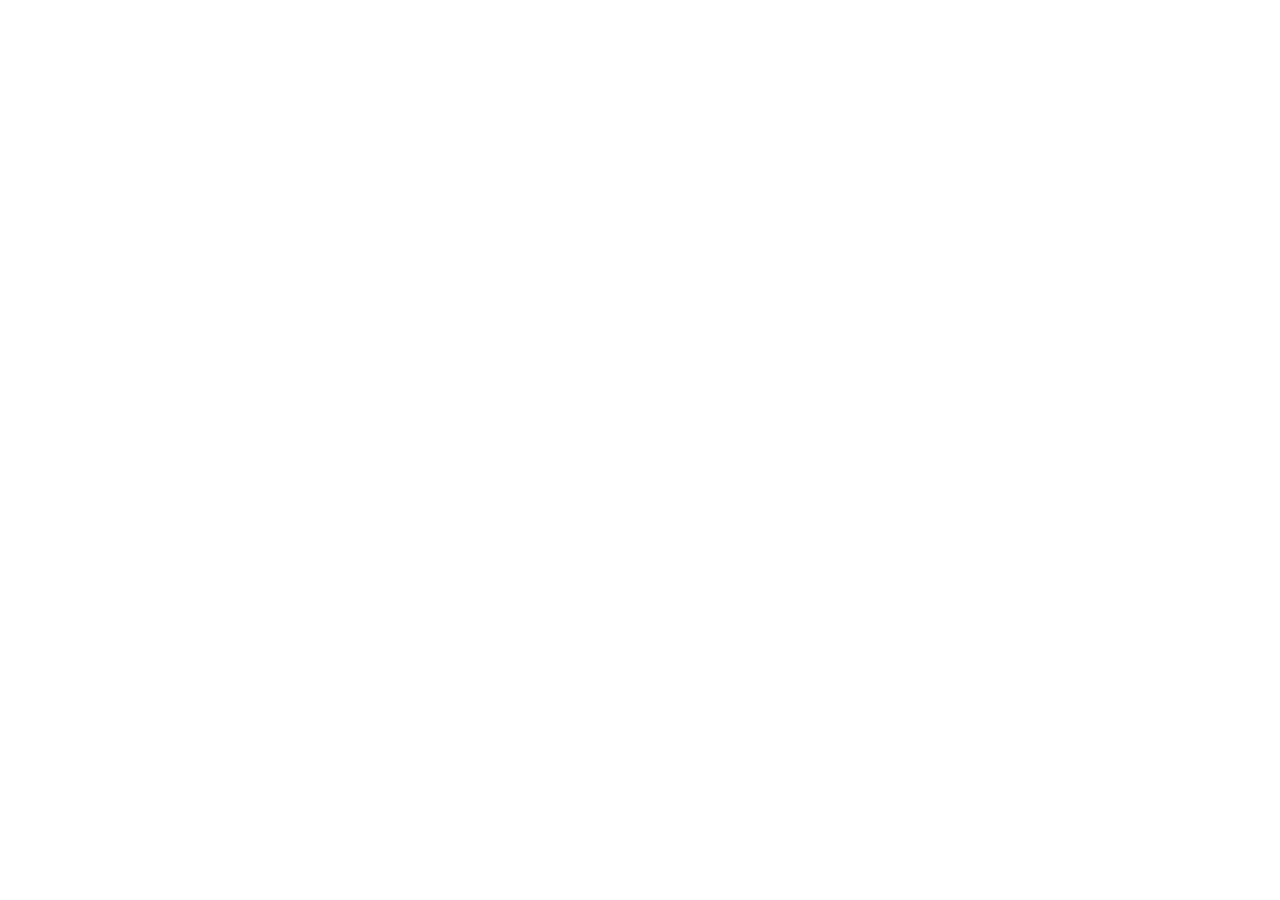
==== activities.html @ f44a12c8 "Update files" ====
<!DOCTYPE html>
<html lang="en">
<head>
  <meta charset="UTF-8" />
  <meta name="viewport" content="width=device-width, initial-scale=1.0" />
  <title>Publications</title>
  <meta name="description" content="Publications and research projects" />
  <style>
    :root {
      --bg: #0f172a;
      --card: #111827;
      --text: #e5e7eb;
      --muted: #9ca3af;
      --accent: #38bdf8;
    }
    * { box-sizing: border-box; }
    body {
      margin: 0;
      font-family: system-ui, -apple-system, Segoe UI, Roboto, Ubuntu, Cantarell, Helvetica Neue, Arial;
      background: linear-gradient(180deg, #020617, var(--bg));
      color: var(--text);
    }
    a { color: var(--accent); text-decoration: none; }
    a:hover { text-decoration: underline; }
    header {
      padding: 3rem 1rem 1.5rem;
      text-align: center;
    }
    header h1 { margin-bottom: .5rem; }
    header p { color: var(--muted); max-width: 48rem; margin: 0 auto; }
    .container { max-width: 64rem; margin: 0 auto; padding: 1rem; }
    .publication {
      background: radial-gradient(1200px 400px at 0% 0%, #020617 0%, var(--card) 40%);
      border: 1px solid #1f2937;
      border-radius: 1rem;
      padding: 1.25rem;
      margin-bottom: 1rem;
      box-shadow: 0 10px 30px rgba(0,0,0,.25);
    }
    .publication h3 { margin-top: 0; margin-bottom: .25rem; }
    .meta { color: var(--muted); font-size: .9rem; margin-bottom: .5rem; }
    footer {
      border-top: 1px solid #1f2937;
      color: var(--muted);
      padding: 2rem 1rem;
      text-align: center;
      margin-top: 3rem;
    }
  </style>
</head>
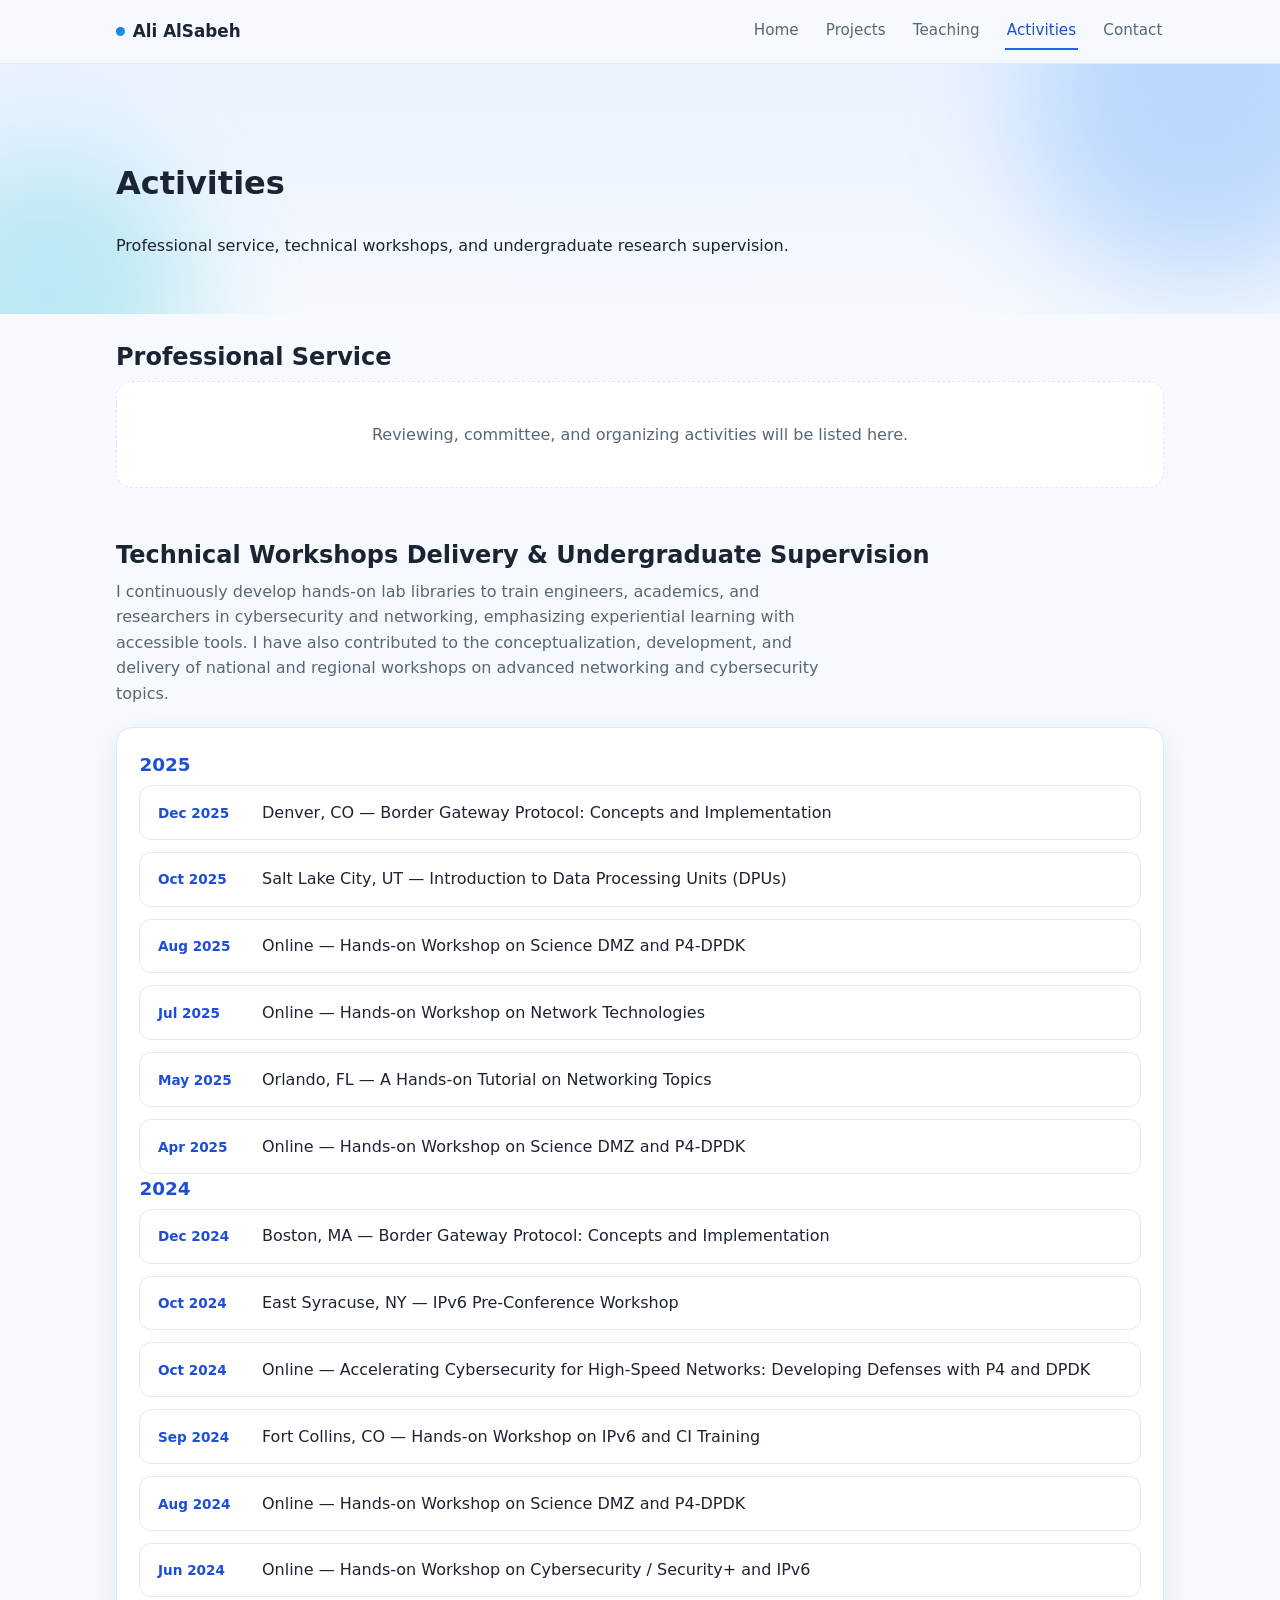
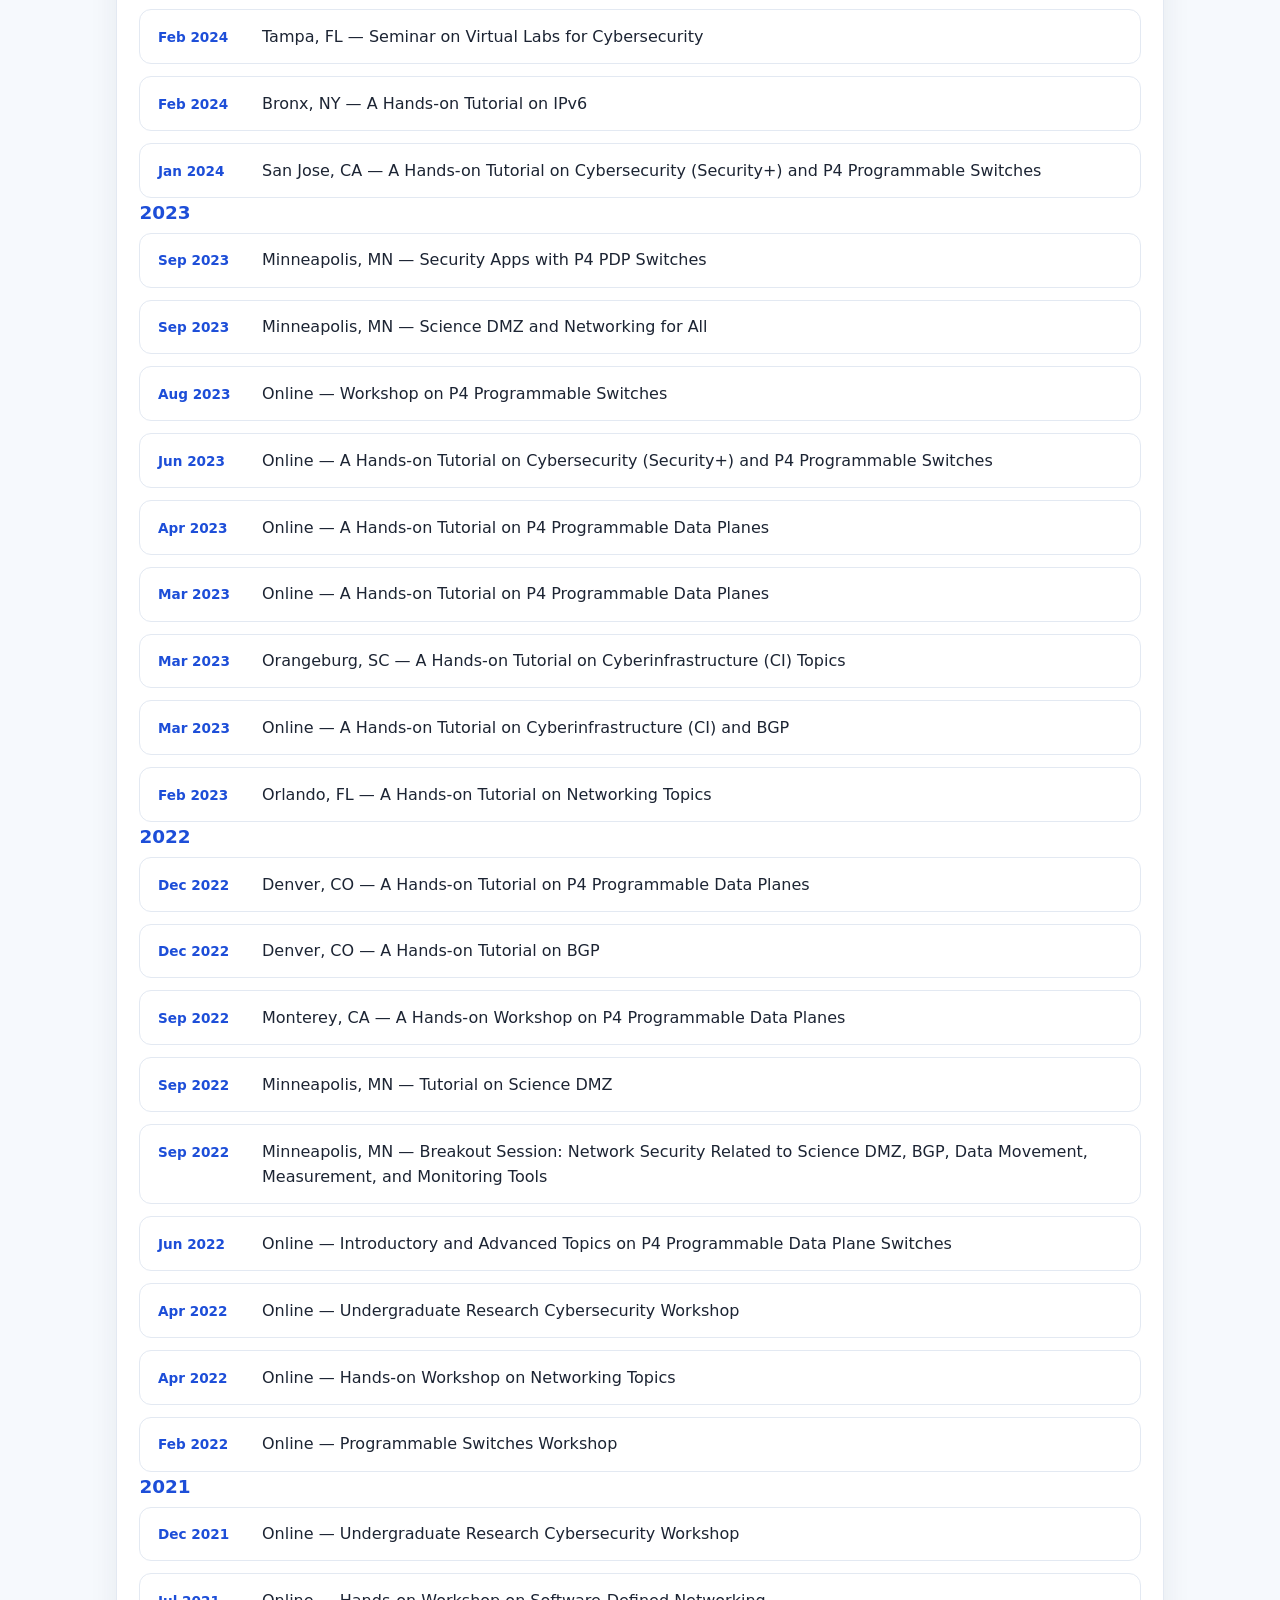
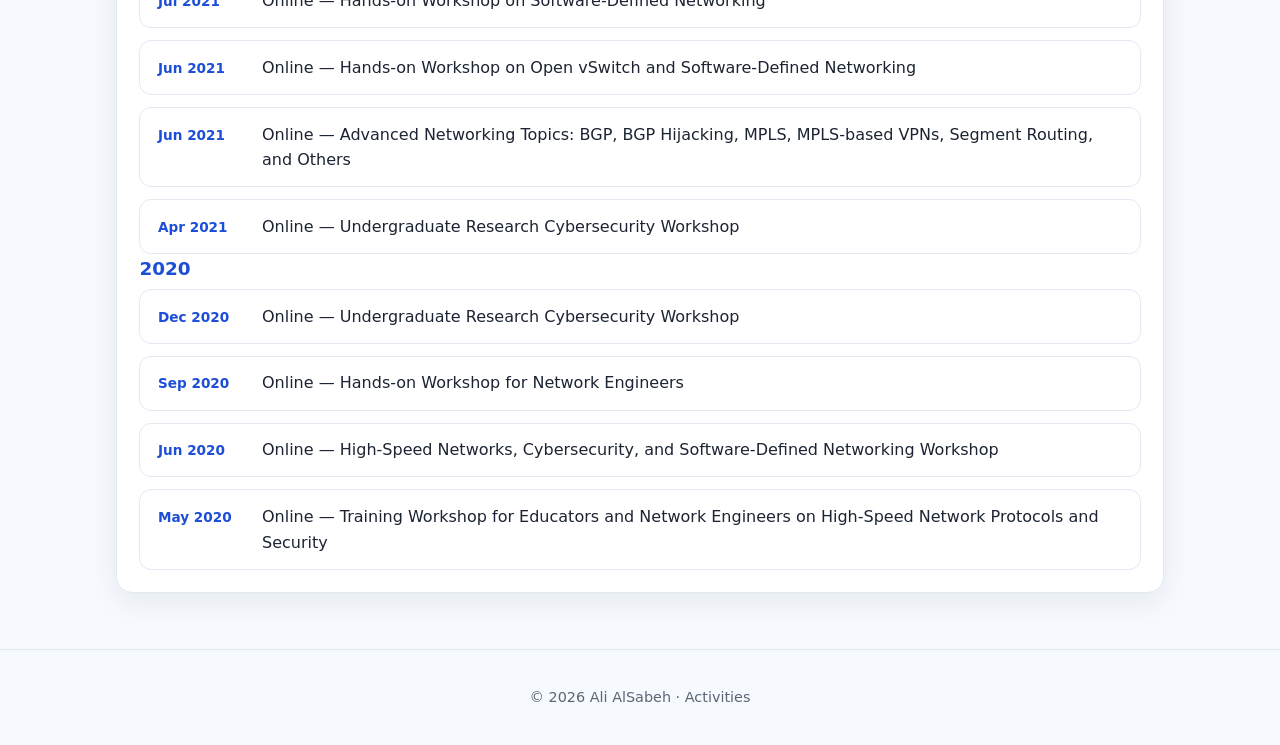
==== commit b557243f: "Redesign site with lively blue theme, fix LinkedIn link, add publications and workshops - New shared" ====
--- a/activities.html
+++ b/activities.html
@@ -3,48 +3,120 @@
 <head>
   <meta charset="UTF-8" />
   <meta name="viewport" content="width=device-width, initial-scale=1.0" />
-  <title>Publications</title>
-  <meta name="description" content="Publications and research projects" />
-  <style>
-    :root {
-      --bg: #0f172a;
-      --card: #111827;
-      --text: #e5e7eb;
-      --muted: #9ca3af;
-      --accent: #38bdf8;
-    }
-    * { box-sizing: border-box; }
-    body {
-      margin: 0;
-      font-family: system-ui, -apple-system, Segoe UI, Roboto, Ubuntu, Cantarell, Helvetica Neue, Arial;
-      background: linear-gradient(180deg, #020617, var(--bg));
-      color: var(--text);
-    }
-    a { color: var(--accent); text-decoration: none; }
-    a:hover { text-decoration: underline; }
-    header {
-      padding: 3rem 1rem 1.5rem;
-      text-align: center;
-    }
-    header h1 { margin-bottom: .5rem; }
-    header p { color: var(--muted); max-width: 48rem; margin: 0 auto; }
-    .container { max-width: 64rem; margin: 0 auto; padding: 1rem; }
-    .publication {
-      background: radial-gradient(1200px 400px at 0% 0%, #020617 0%, var(--card) 40%);
-      border: 1px solid #1f2937;
-      border-radius: 1rem;
-      padding: 1.25rem;
-      margin-bottom: 1rem;
-      box-shadow: 0 10px 30px rgba(0,0,0,.25);
-    }
-    .publication h3 { margin-top: 0; margin-bottom: .25rem; }
-    .meta { color: var(--muted); font-size: .9rem; margin-bottom: .5rem; }
-    footer {
-      border-top: 1px solid #1f2937;
-      color: var(--muted);
-      padding: 2rem 1rem;
-      text-align: center;
-      margin-top: 3rem;
-    }
-  </style>
-</head>+  <title>Activities · Ali AlSabeh</title>
+  <meta name="description" content="Service, talks, and technical workshops delivered by Ali AlSabeh" />
+  <link rel="stylesheet" href="assets/css/style.css" />
+</head>
+<body>
+  <nav class="site-nav">
+    <div class="container">
+      <a class="brand" href="index.html"><span class="dot"></span> Ali AlSabeh</a>
+      <div class="nav-links">
+        <a href="index.html">Home</a>
+        <a href="projects.html">Projects</a>
+        <a href="teaching.html">Teaching</a>
+        <a href="activities.html" class="active">Activities</a>
+        <a href="index.html#contact">Contact</a>
+      </div>
+    </div>
+  </nav>
+
+  <header class="hero" style="padding-bottom: 2.5rem;">
+    <div class="container" style="flex-direction: column; align-items: flex-start; gap:.5rem;">
+      <h1 style="margin-bottom:0;">Activities</h1>
+      <p class="lead">Professional service, technical workshops, and undergraduate research supervision.</p>
+    </div>
+  </header>
+
+  <main class="container">
+    <section style="margin-top: 1.5rem;">
+      <h2>Professional Service</h2>
+      <div class="empty-state">
+        Reviewing, committee, and organizing activities will be listed here.
+      </div>
+    </section>
+
+    <section>
+      <h2>Technical Workshops Delivery &amp; Undergraduate Supervision</h2>
+      <p class="section-sub">I continuously develop hands-on lab libraries to train engineers, academics, and researchers in cybersecurity and networking, emphasizing experiential learning with accessible tools. I have also contributed to the conceptualization, development, and delivery of national and regional workshops on advanced networking and cybersecurity topics.</p>
+      <div class="card">
+
+        <h3 class="pub-year">2025</h3>
+        <div class="news-list">
+          <div class="news-item"><span class="date">Dec 2025</span><p>Denver, CO — Border Gateway Protocol: Concepts and Implementation</p></div>
+          <div class="news-item"><span class="date">Oct 2025</span><p>Salt Lake City, UT — Introduction to Data Processing Units (DPUs)</p></div>
+          <div class="news-item"><span class="date">Aug 2025</span><p>Online — Hands-on Workshop on Science DMZ and P4-DPDK</p></div>
+          <div class="news-item"><span class="date">Jul 2025</span><p>Online — Hands-on Workshop on Network Technologies</p></div>
+          <div class="news-item"><span class="date">May 2025</span><p>Orlando, FL — A Hands-on Tutorial on Networking Topics</p></div>
+          <div class="news-item"><span class="date">Apr 2025</span><p>Online — Hands-on Workshop on Science DMZ and P4-DPDK</p></div>
+        </div>
+
+        <h3 class="pub-year">2024</h3>
+        <div class="news-list">
+          <div class="news-item"><span class="date">Dec 2024</span><p>Boston, MA — Border Gateway Protocol: Concepts and Implementation</p></div>
+          <div class="news-item"><span class="date">Oct 2024</span><p>East Syracuse, NY — IPv6 Pre-Conference Workshop</p></div>
+          <div class="news-item"><span class="date">Oct 2024</span><p>Online — Accelerating Cybersecurity for High-Speed Networks: Developing Defenses with P4 and DPDK</p></div>
+          <div class="news-item"><span class="date">Sep 2024</span><p>Fort Collins, CO — Hands-on Workshop on IPv6 and CI Training</p></div>
+          <div class="news-item"><span class="date">Aug 2024</span><p>Online — Hands-on Workshop on Science DMZ and P4-DPDK</p></div>
+          <div class="news-item"><span class="date">Jun 2024</span><p>Online — Hands-on Workshop on Cybersecurity / Security+ and IPv6</p></div>
+          <div class="news-item"><span class="date">Feb 2024</span><p>Tampa, FL — Seminar on Virtual Labs for Cybersecurity</p></div>
+          <div class="news-item"><span class="date">Feb 2024</span><p>Bronx, NY — A Hands-on Tutorial on IPv6</p></div>
+          <div class="news-item"><span class="date">Jan 2024</span><p>San Jose, CA — A Hands-on Tutorial on Cybersecurity (Security+) and P4 Programmable Switches</p></div>
+        </div>
+
+        <h3 class="pub-year">2023</h3>
+        <div class="news-list">
+          <div class="news-item"><span class="date">Sep 2023</span><p>Minneapolis, MN — Security Apps with P4 PDP Switches</p></div>
+          <div class="news-item"><span class="date">Sep 2023</span><p>Minneapolis, MN — Science DMZ and Networking for All</p></div>
+          <div class="news-item"><span class="date">Aug 2023</span><p>Online — Workshop on P4 Programmable Switches</p></div>
+          <div class="news-item"><span class="date">Jun 2023</span><p>Online — A Hands-on Tutorial on Cybersecurity (Security+) and P4 Programmable Switches</p></div>
+          <div class="news-item"><span class="date">Apr 2023</span><p>Online — A Hands-on Tutorial on P4 Programmable Data Planes</p></div>
+          <div class="news-item"><span class="date">Mar 2023</span><p>Online — A Hands-on Tutorial on P4 Programmable Data Planes</p></div>
+          <div class="news-item"><span class="date">Mar 2023</span><p>Orangeburg, SC — A Hands-on Tutorial on Cyberinfrastructure (CI) Topics</p></div>
+          <div class="news-item"><span class="date">Mar 2023</span><p>Online — A Hands-on Tutorial on Cyberinfrastructure (CI) and BGP</p></div>
+          <div class="news-item"><span class="date">Feb 2023</span><p>Orlando, FL — A Hands-on Tutorial on Networking Topics</p></div>
+        </div>
+
+        <h3 class="pub-year">2022</h3>
+        <div class="news-list">
+          <div class="news-item"><span class="date">Dec 2022</span><p>Denver, CO — A Hands-on Tutorial on P4 Programmable Data Planes</p></div>
+          <div class="news-item"><span class="date">Dec 2022</span><p>Denver, CO — A Hands-on Tutorial on BGP</p></div>
+          <div class="news-item"><span class="date">Sep 2022</span><p>Monterey, CA — A Hands-on Workshop on P4 Programmable Data Planes</p></div>
+          <div class="news-item"><span class="date">Sep 2022</span><p>Minneapolis, MN — Tutorial on Science DMZ</p></div>
+          <div class="news-item"><span class="date">Sep 2022</span><p>Minneapolis, MN — Breakout Session: Network Security Related to Science DMZ, BGP, Data Movement, Measurement, and Monitoring Tools</p></div>
+          <div class="news-item"><span class="date">Jun 2022</span><p>Online — Introductory and Advanced Topics on P4 Programmable Data Plane Switches</p></div>
+          <div class="news-item"><span class="date">Apr 2022</span><p>Online — Undergraduate Research Cybersecurity Workshop</p></div>
+          <div class="news-item"><span class="date">Apr 2022</span><p>Online — Hands-on Workshop on Networking Topics</p></div>
+          <div class="news-item"><span class="date">Feb 2022</span><p>Online — Programmable Switches Workshop</p></div>
+        </div>
+
+        <h3 class="pub-year">2021</h3>
+        <div class="news-list">
+          <div class="news-item"><span class="date">Dec 2021</span><p>Online — Undergraduate Research Cybersecurity Workshop</p></div>
+          <div class="news-item"><span class="date">Jul 2021</span><p>Online — Hands-on Workshop on Software-Defined Networking</p></div>
+          <div class="news-item"><span class="date">Jun 2021</span><p>Online — Hands-on Workshop on Open vSwitch and Software-Defined Networking</p></div>
+          <div class="news-item"><span class="date">Jun 2021</span><p>Online — Advanced Networking Topics: BGP, BGP Hijacking, MPLS, MPLS-based VPNs, Segment Routing, and Others</p></div>
+          <div class="news-item"><span class="date">Apr 2021</span><p>Online — Undergraduate Research Cybersecurity Workshop</p></div>
+        </div>
+
+        <h3 class="pub-year">2020</h3>
+        <div class="news-list">
+          <div class="news-item"><span class="date">Dec 2020</span><p>Online — Undergraduate Research Cybersecurity Workshop</p></div>
+          <div class="news-item"><span class="date">Sep 2020</span><p>Online — Hands-on Workshop for Network Engineers</p></div>
+          <div class="news-item"><span class="date">Jun 2020</span><p>Online — High-Speed Networks, Cybersecurity, and Software-Defined Networking Workshop</p></div>
+          <div class="news-item"><span class="date">May 2020</span><p>Online — Training Workshop for Educators and Network Engineers on High-Speed Network Protocols and Security</p></div>
+        </div>
+
+      </div>
+    </section>
+  </main>
+
+  <footer>
+    <div>© <span id="year"></span> Ali AlSabeh · Activities</div>
+  </footer>
+
+  <script>
+    document.getElementById('year').textContent = new Date().getFullYear();
+  </script>
+</body>
+</html>
--- a/assets/css/style.css
+++ b/assets/css/style.css
@@ -0,0 +1,218 @@
+/* Ali AlSabeh — shared site styles */
+
+:root {
+  --bg: #f6f9fd;
+  --bg-soft: #eaf2ff;
+  --surface: #ffffff;
+  --text: #1c2433;
+  --muted: #5b6675;
+  --border: #e3e9f2;
+
+  --blue: #2563eb;
+  --blue-dark: #1d4ed8;
+  --blue-light: #60a5fa;
+  --cyan: #06b6d4;
+  --violet: #7c3aed;
+  --amber: #f59e0b;
+  --rose: #f43f5e;
+
+  --radius: 1rem;
+  --shadow: 0 10px 30px rgba(30, 41, 59, .07);
+  --shadow-hover: 0 18px 40px rgba(37, 99, 235, .18);
+}
+
+* { box-sizing: border-box; }
+
+html { scroll-behavior: smooth; }
+
+body {
+  margin: 0;
+  font-family: system-ui, -apple-system, "Segoe UI", Roboto, Ubuntu, Cantarell,
+    "Helvetica Neue", Arial, "Noto Sans", sans-serif;
+  background: var(--bg);
+  color: var(--text);
+  line-height: 1.6;
+}
+
+a { color: var(--blue); text-decoration: none; }
+a:hover { color: var(--blue-dark); text-decoration: underline; }
+
+img { max-width: 100%; display: block; }
+
+.container { max-width: 68rem; margin: 0 auto; padding: 0 1.25rem; }
+
+/* ---------- Nav ---------- */
+.site-nav {
+  position: sticky; top: 0; z-index: 50;
+  background: rgba(246, 249, 253, .82);
+  backdrop-filter: blur(10px);
+  -webkit-backdrop-filter: blur(10px);
+  border-bottom: 1px solid var(--border);
+}
+.site-nav .container {
+  display: flex; align-items: center; justify-content: space-between;
+  padding-top: .85rem; padding-bottom: .85rem;
+  gap: 1rem; flex-wrap: wrap;
+}
+.brand {
+  font-weight: 700; font-size: 1.05rem; color: var(--text);
+  display: flex; align-items: center; gap: .5rem;
+}
+.brand:hover { text-decoration: none; color: var(--blue-dark); }
+.brand .dot { width: .55rem; height: .55rem; border-radius: 50%; background: linear-gradient(135deg, var(--blue), var(--cyan)); }
+.nav-links { display: flex; gap: 1.5rem; flex-wrap: wrap; }
+.nav-links a {
+  color: var(--muted); font-weight: 500; font-size: .95rem;
+  padding: .3rem .1rem; border-bottom: 2px solid transparent;
+  transition: color .15s, border-color .15s;
+}
+.nav-links a:hover { color: var(--blue-dark); text-decoration: none; }
+.nav-links a.active { color: var(--blue-dark); border-color: var(--blue); }
+
+/* ---------- Hero ---------- */
+.hero {
+  position: relative;
+  overflow: hidden;
+  padding: 4.5rem 1rem 3.5rem;
+  background: linear-gradient(180deg, var(--bg-soft) 0%, var(--bg) 100%);
+}
+.hero::before, .hero::after {
+  content: ""; position: absolute; border-radius: 50%;
+  filter: blur(60px); opacity: .35; z-index: 0;
+}
+.hero::before {
+  width: 22rem; height: 22rem; background: var(--blue-light);
+  top: -8rem; right: -6rem;
+}
+.hero::after {
+  width: 18rem; height: 18rem; background: var(--cyan);
+  bottom: -8rem; left: -6rem; opacity: .25;
+}
+.hero .container {
+  position: relative; z-index: 1;
+  display: flex; align-items: center; gap: 2.5rem; flex-wrap: wrap;
+}
+.hero-photo {
+  flex: 0 0 auto;
+  width: 11rem; height: 11rem; border-radius: 50%;
+  padding: 5px;
+  background: linear-gradient(135deg, var(--blue), var(--cyan));
+  box-shadow: var(--shadow-hover);
+}
+.hero-photo img {
+  width: 100%; height: 100%; border-radius: 50%; object-fit: cover;
+  border: 3px solid var(--surface);
+}
+.hero-text { flex: 1 1 24rem; min-width: 0; }
+.hero-text h1 { font-size: clamp(2rem, 4.5vw, 2.75rem); margin: 0 0 .35rem; letter-spacing: -.02em; }
+.hero-text .subtitle { color: var(--blue-dark); font-weight: 600; margin: 0 0 .6rem; }
+.hero-text p.lead { color: var(--muted); max-width: 40rem; margin: 0 0 1.1rem; }
+
+.tags { display: flex; flex-wrap: wrap; gap: .5rem; margin: 0 0 1.25rem; }
+.tag {
+  display: inline-block; font-size: .8rem; font-weight: 600;
+  padding: .3rem .7rem; border-radius: 999px;
+  background: var(--tag-bg, #eef2ff); color: var(--tag-color, var(--blue-dark));
+}
+.tag.c1 { --tag-bg: #e0edff; --tag-color: #1d4ed8; }
+.tag.c2 { --tag-bg: #e0fbff; --tag-color: #0e7490; }
+.tag.c3 { --tag-bg: #f2e8ff; --tag-color: #6d28d9; }
+.tag.c4 { --tag-bg: #fff3da; --tag-color: #b45309; }
+.tag.c5 { --tag-bg: #ffe4e9; --tag-color: #be123c; }
+
+.btn-row { display: flex; flex-wrap: wrap; gap: .75rem; }
+.btn {
+  display: inline-flex; align-items: center; gap: .45rem;
+  padding: .6rem 1.15rem; border-radius: 999px; font-weight: 600; font-size: .92rem;
+  border: 1px solid transparent; transition: transform .15s, box-shadow .15s, background .15s;
+}
+.btn:hover { text-decoration: none; transform: translateY(-2px); }
+.btn-primary {
+  background: linear-gradient(135deg, var(--blue), var(--cyan)); color: #fff;
+  box-shadow: 0 8px 20px rgba(37,99,235,.28);
+}
+.btn-primary:hover { box-shadow: 0 12px 28px rgba(37,99,235,.38); color: #fff; }
+.btn-outline {
+  background: var(--surface); color: var(--text); border-color: var(--border);
+}
+.btn-outline:hover { border-color: var(--blue); color: var(--blue-dark); }
+
+/* ---------- Sections ---------- */
+main { padding-bottom: 2rem; }
+section { margin-top: 3rem; }
+section > h2 {
+  font-size: 1.5rem; margin-bottom: .25rem;
+}
+.section-sub { color: var(--muted); margin: 0 0 1.25rem; max-width: 44rem; }
+
+.grid { display: grid; grid-template-columns: repeat(auto-fit, minmax(260px, 1fr)); gap: 1.1rem; }
+
+.card {
+  background: var(--surface);
+  border: 1px solid var(--border);
+  border-radius: var(--radius);
+  padding: 1.4rem;
+  box-shadow: var(--shadow);
+  transition: transform .18s, box-shadow .18s, border-color .18s;
+}
+.card:hover { transform: translateY(-4px); box-shadow: var(--shadow-hover); border-color: #cfe0ff; }
+.card h3 { margin-top: 0; margin-bottom: .35rem; }
+.card .meta { color: var(--muted); font-size: .88rem; margin-bottom: .6rem; }
+
+.card-link { display: block; }
+.card-link:hover { text-decoration: none; }
+
+/* News / highlights strip */
+.news-list { display: flex; flex-direction: column; gap: .75rem; }
+.news-item {
+  display: flex; gap: 1rem; align-items: baseline;
+  background: var(--surface); border: 1px solid var(--border); border-radius: .75rem;
+  padding: .85rem 1.1rem;
+}
+.news-item .date {
+  flex: 0 0 auto; font-weight: 700; color: var(--blue-dark); font-size: .85rem;
+  min-width: 5.5rem;
+}
+.news-item p { margin: 0; color: var(--text); }
+
+/* Contact icons row */
+.contact-list { display: flex; flex-direction: column; gap: .6rem; }
+.contact-list a, .contact-list span { display: flex; align-items: center; gap: .6rem; }
+.icon { width: 1.15rem; height: 1.15rem; flex: none; color: var(--blue); }
+
+/* Publications */
+.pub-year { font-size: 1.15rem; color: var(--blue-dark); margin: 1.75rem 0 .75rem; }
+.pub-year:first-child { margin-top: 0; }
+.pub-list { list-style: none; margin: 0; padding: 0; display: flex; flex-direction: column; gap: .1rem; }
+.pub-item {
+  padding: .9rem 0; border-bottom: 1px solid var(--border);
+  display: flex; gap: .9rem;
+}
+.pub-item:last-child { border-bottom: none; }
+.pub-num { flex: 0 0 auto; color: var(--muted); font-variant-numeric: tabular-nums; font-size: .9rem; padding-top: .1rem; }
+.pub-body p { margin: 0; }
+.pub-title { color: var(--text); font-weight: 600; }
+.pub-meta { color: var(--muted); font-size: .88rem; margin-top: .15rem !important; }
+
+/* Empty state placeholder for pages awaiting content */
+.empty-state {
+  text-align: center; color: var(--muted);
+  padding: 2.5rem 1.5rem; border: 1px dashed var(--border); border-radius: var(--radius);
+  background: var(--surface);
+}
+
+footer {
+  border-top: 1px solid var(--border);
+  color: var(--muted);
+  padding: 2.25rem 1rem;
+  text-align: center;
+  margin-top: 3.5rem;
+  font-size: .9rem;
+}
+footer .footer-links { margin-top: .5rem; display: flex; gap: 1rem; justify-content: center; }
+
+@media (max-width: 560px) {
+  .hero .container { flex-direction: column; text-align: center; }
+  .btn-row, .tags { justify-content: center; }
+  .news-item { flex-direction: column; gap: .2rem; }
+}
